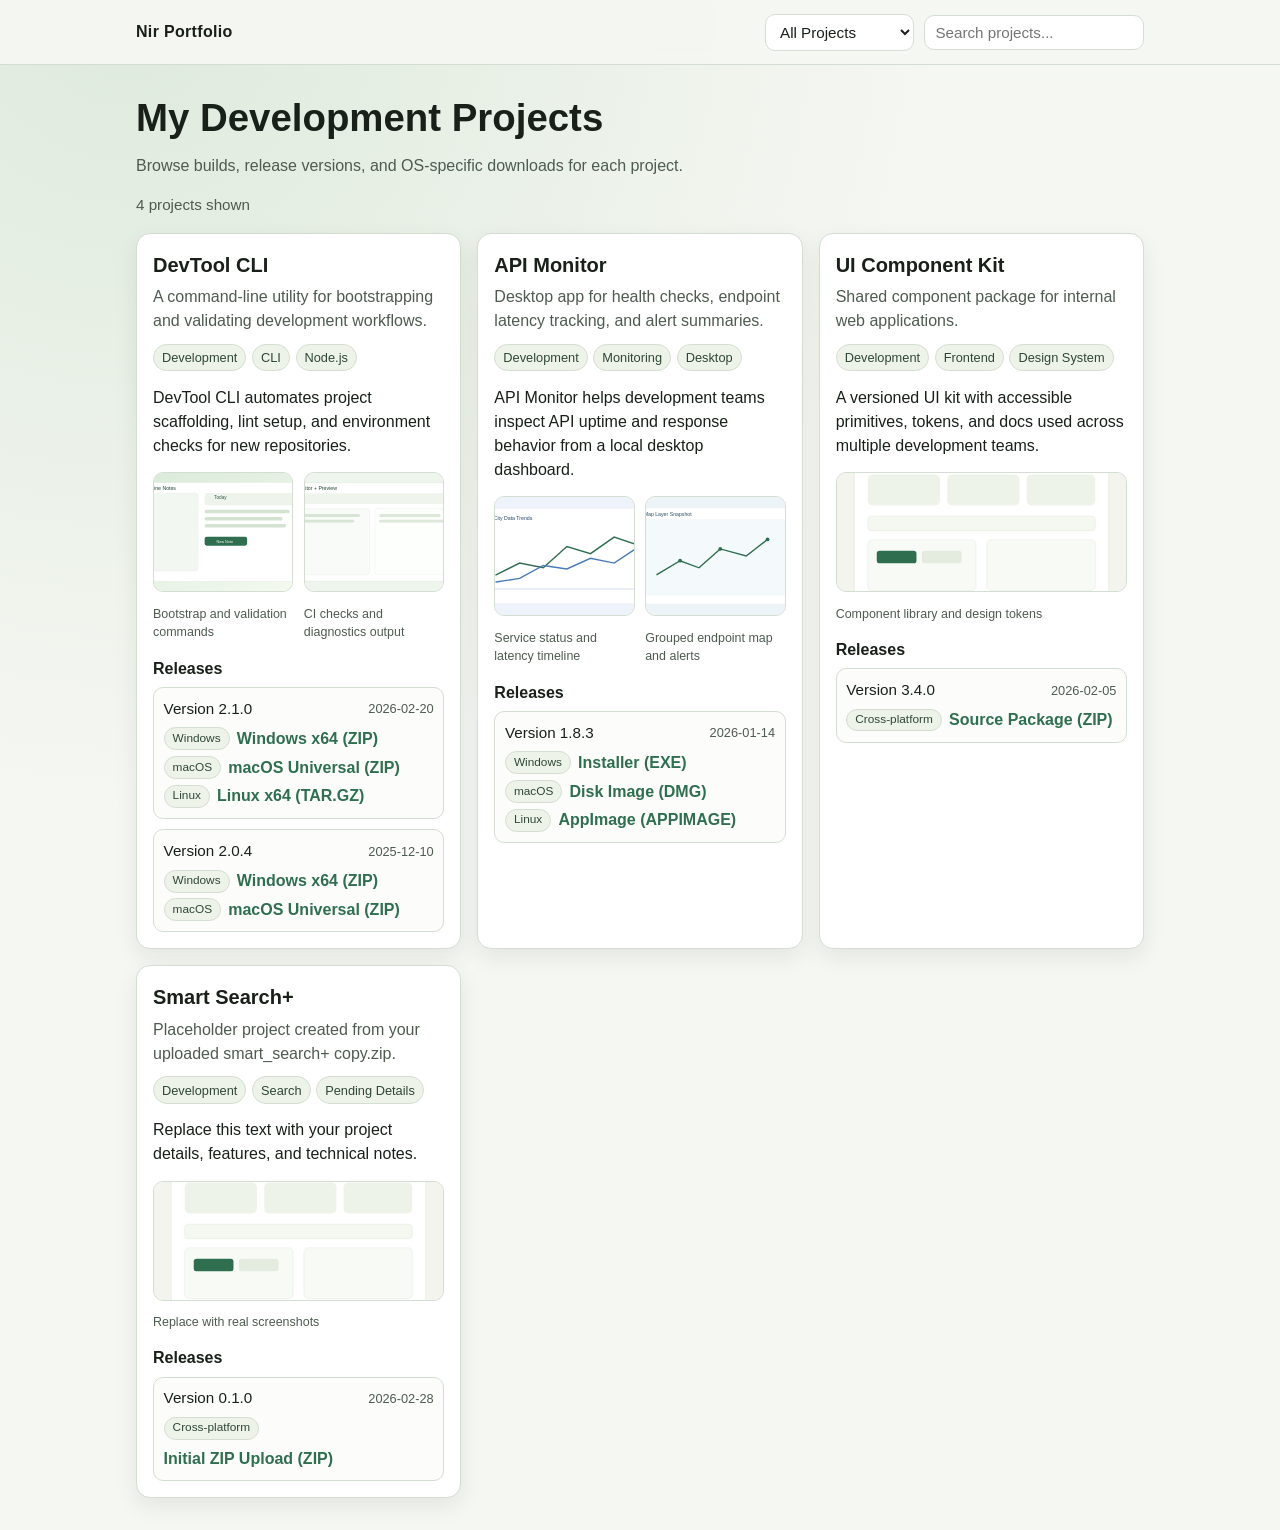
==== index.html @ eac02a2d "inital commit" ====
<!doctype html>
<html lang="en">
  <head>
    <meta charset="UTF-8" />
    <meta name="viewport" content="width=device-width, initial-scale=1.0" />
    <title>Nir Portfolio</title>
    <meta name="description" content="Personal projects portfolio with downloadable files and galleries." />
    <link rel="stylesheet" href="assets/css/styles.css" />
  </head>
  <body>
    <header class="site-header">
      <div class="header-inner">
        <a class="brand" href="#top">Nir Portfolio</a>
        <nav class="top-nav" aria-label="Primary">
          <button id="nav-toggle" class="nav-toggle" aria-expanded="false" aria-controls="nav-menu">Menu</button>
          <div id="nav-menu" class="nav-menu">
            <label for="section-filter" class="visually-hidden">Filter by section</label>
            <select id="section-filter" class="section-select" aria-label="Filter projects by section">
              <option value="all">All Projects</option>
            </select>
            <label for="project-search" class="visually-hidden">Search projects</label>
            <input
              id="project-search"
              class="search-input"
              type="search"
              placeholder="Search projects..."
              autocomplete="off"
            />
          </div>
        </nav>
      </div>
    </header>

    <main id="top" class="content">
      <section class="hero">
        <h1>My Development Projects</h1>
        <p>Browse builds, release versions, and OS-specific downloads for each project.</p>
      </section>

      <section aria-live="polite" aria-atomic="true">
        <p id="results-count" class="results-count">Loading projects...</p>
      </section>

      <section id="projects-container" class="projects-grid" aria-label="Project list"></section>
    </main>

    <template id="project-template">
      <article class="project-card">
        <div class="project-head">
          <h2 class="project-title"></h2>
          <p class="project-summary"></p>
          <ul class="project-tags"></ul>
        </div>
        <p class="project-description"></p>
        <div class="project-gallery"></div>
        <div class="project-downloads">
          <h3>Releases</h3>
          <div class="release-list"></div>
        </div>
      </article>
    </template>

    <script src="assets/js/app.js" defer></script>
  </body>
</html>
---- assets/css/styles.css ----
:root {
  --bg: #f5f7f2;
  --surface: #ffffff;
  --surface-soft: #eef3ea;
  --text: #182019;
  --muted: #4e5b50;
  --line: #d4ddd2;
  --accent: #2f6f4f;
  --accent-strong: #1f5239;
  --radius: 14px;
  --shadow: 0 8px 22px rgba(24, 32, 25, 0.08);
}

* {
  box-sizing: border-box;
}

body {
  margin: 0;
  font-family: "Avenir Next", "Segoe UI", sans-serif;
  color: var(--text);
  background: radial-gradient(circle at 10% 0%, #deeadd, var(--bg) 42%);
  line-height: 1.5;
}

.site-header {
  position: sticky;
  top: 0;
  z-index: 10;
  background: rgba(245, 247, 242, 0.92);
  backdrop-filter: blur(8px);
  border-bottom: 1px solid var(--line);
}

.header-inner {
  max-width: 1040px;
  margin: 0 auto;
  padding: 0.85rem 1rem;
  display: flex;
  align-items: center;
  justify-content: space-between;
  gap: 1rem;
}

.brand {
  color: var(--text);
  text-decoration: none;
  font-weight: 700;
  letter-spacing: 0.02em;
}

.top-nav {
  display: flex;
  align-items: center;
  gap: 0.75rem;
}

.nav-toggle {
  display: none;
  border: 1px solid var(--line);
  background: var(--surface);
  color: var(--text);
  border-radius: 10px;
  padding: 0.45rem 0.65rem;
  font-weight: 600;
}

.nav-menu {
  display: flex;
  align-items: center;
  gap: 0.6rem;
}

.section-select,
.search-input {
  border: 1px solid var(--line);
  border-radius: 10px;
  padding: 0.5rem 0.65rem;
  font-size: 0.95rem;
  color: var(--text);
  background: var(--surface);
}

.search-input {
  min-width: 220px;
}

.section-select:focus,
.search-input:focus,
.nav-toggle:focus {
  outline: 2px solid var(--accent);
  outline-offset: 1px;
}

.content {
  max-width: 1040px;
  margin: 0 auto;
  padding: 1.5rem 1rem 2rem;
}

.hero {
  margin-bottom: 1rem;
}

.hero h1 {
  margin: 0;
  font-size: clamp(1.5rem, 3.5vw, 2.4rem);
}

.hero p {
  margin-top: 0.45rem;
  color: var(--muted);
}

.results-count {
  margin: 0.25rem 0 1rem;
  color: var(--muted);
  font-size: 0.95rem;
}

.projects-grid {
  display: grid;
  grid-template-columns: repeat(auto-fit, minmax(280px, 1fr));
  gap: 1rem;
}

.project-card {
  background: var(--surface);
  border: 1px solid var(--line);
  border-radius: var(--radius);
  box-shadow: var(--shadow);
  padding: 1rem;
  display: flex;
  flex-direction: column;
  gap: 0.9rem;
}

.project-title {
  margin: 0;
  font-size: 1.25rem;
}

.project-summary {
  margin: 0.35rem 0 0;
  color: var(--muted);
}

.project-tags {
  list-style: none;
  display: flex;
  flex-wrap: wrap;
  gap: 0.35rem;
  margin: 0.65rem 0 0;
  padding: 0;
}

.project-tags li {
  background: var(--surface-soft);
  border: 1px solid var(--line);
  border-radius: 999px;
  padding: 0.2rem 0.5rem;
  font-size: 0.8rem;
  color: #2f4735;
}

.project-description {
  margin: 0;
}

.project-gallery {
  display: grid;
  grid-template-columns: repeat(auto-fit, minmax(130px, 1fr));
  gap: 0.65rem;
}

.gallery-item {
  margin: 0;
}

.gallery-item img {
  width: 100%;
  height: 120px;
  object-fit: cover;
  border-radius: 10px;
  border: 1px solid var(--line);
  background: #f8faf7;
}

.gallery-item figcaption {
  margin-top: 0.35rem;
  font-size: 0.78rem;
  color: var(--muted);
}

.project-downloads h3 {
  margin: 0 0 0.4rem;
  font-size: 1rem;
}

.release-list {
  display: flex;
  flex-direction: column;
  gap: 0.65rem;
}

.release-item {
  border: 1px solid var(--line);
  border-radius: 10px;
  padding: 0.6rem;
  background: #fcfdfb;
}

.release-head {
  margin: 0 0 0.4rem;
  display: flex;
  align-items: center;
  justify-content: space-between;
  gap: 0.6rem;
}

.release-version {
  margin: 0;
  font-size: 0.95rem;
}

.release-date {
  color: var(--muted);
  font-size: 0.8rem;
}

.build-list {
  list-style: none;
  margin: 0;
  padding: 0;
  display: flex;
  flex-direction: column;
  gap: 0.3rem;
}

.build-item {
  display: flex;
  align-items: center;
  gap: 0.45rem;
  flex-wrap: wrap;
}

.os-chip {
  border: 1px solid var(--line);
  border-radius: 999px;
  padding: 0.1rem 0.5rem;
  font-size: 0.74rem;
  background: var(--surface-soft);
  color: #2f4735;
}

.download-link {
  color: var(--accent);
  text-decoration: none;
  font-weight: 600;
}

.download-link:hover,
.download-link:focus {
  color: var(--accent-strong);
  text-decoration: underline;
}

.visually-hidden {
  position: absolute;
  width: 1px;
  height: 1px;
  padding: 0;
  margin: -1px;
  overflow: hidden;
  clip: rect(0, 0, 0, 0);
  border: 0;
}

.empty-state {
  grid-column: 1 / -1;
  border: 1px dashed var(--line);
  border-radius: var(--radius);
  padding: 1rem;
  text-align: center;
  color: var(--muted);
}

@media (max-width: 700px) {
  .nav-toggle {
    display: inline-flex;
  }

  .nav-menu {
    position: absolute;
    right: 1rem;
    top: calc(100% + 0.45rem);
    flex-direction: column;
    align-items: stretch;
    background: var(--surface);
    border: 1px solid var(--line);
    border-radius: 12px;
    box-shadow: var(--shadow);
    min-width: 210px;
    padding: 0.6rem;
    opacity: 0;
    pointer-events: none;
    transform: translateY(-6px);
    transition: opacity 0.15s ease, transform 0.15s ease;
  }

  .nav-menu.open {
    opacity: 1;
    pointer-events: auto;
    transform: translateY(0);
  }

  .search-input {
    min-width: 0;
    width: 100%;
  }
}
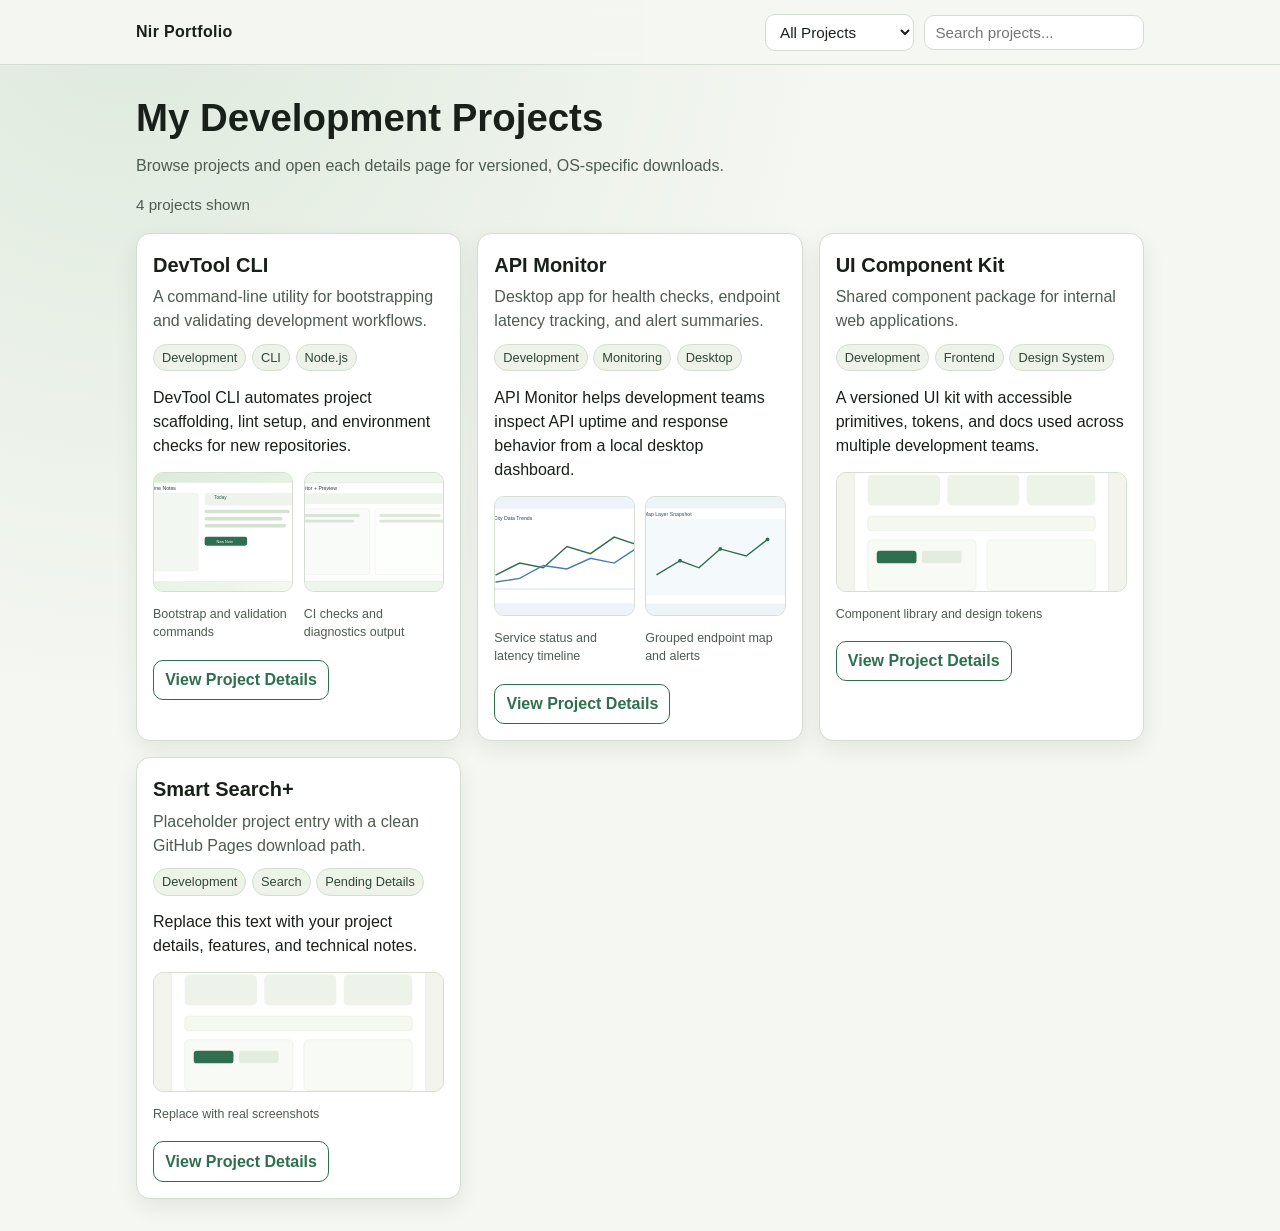
==== commit b4e9f207: "Add per-project detail page with version and OS downloads" ====
--- a/index.html
+++ b/index.html
@@ -34,7 +34,7 @@
     <main id="top" class="content">
       <section class="hero">
         <h1>My Development Projects</h1>
-        <p>Browse builds, release versions, and OS-specific downloads for each project.</p>
+        <p>Browse projects and open each details page for versioned, OS-specific downloads.</p>
       </section>
 
       <section aria-live="polite" aria-atomic="true">
@@ -53,9 +53,8 @@
         </div>
         <p class="project-description"></p>
         <div class="project-gallery"></div>
-        <div class="project-downloads">
-          <h3>Releases</h3>
-          <div class="release-list"></div>
+        <div class="project-actions">
+          <a class="details-link" href="#">View Project Details</a>
         </div>
       </article>
     </template>
--- a/assets/css/styles.css
+++ b/assets/css/styles.css
@@ -145,6 +145,12 @@
   color: var(--muted);
 }
 
+.project-meta {
+  margin: 0.3rem 0 0;
+  color: var(--muted);
+  font-size: 0.9rem;
+}
+
 .project-tags {
   list-style: none;
   display: flex;
@@ -197,62 +203,6 @@
   font-size: 1rem;
 }
 
-.release-list {
-  display: flex;
-  flex-direction: column;
-  gap: 0.65rem;
-}
-
-.release-item {
-  border: 1px solid var(--line);
-  border-radius: 10px;
-  padding: 0.6rem;
-  background: #fcfdfb;
-}
-
-.release-head {
-  margin: 0 0 0.4rem;
-  display: flex;
-  align-items: center;
-  justify-content: space-between;
-  gap: 0.6rem;
-}
-
-.release-version {
-  margin: 0;
-  font-size: 0.95rem;
-}
-
-.release-date {
-  color: var(--muted);
-  font-size: 0.8rem;
-}
-
-.build-list {
-  list-style: none;
-  margin: 0;
-  padding: 0;
-  display: flex;
-  flex-direction: column;
-  gap: 0.3rem;
-}
-
-.build-item {
-  display: flex;
-  align-items: center;
-  gap: 0.45rem;
-  flex-wrap: wrap;
-}
-
-.os-chip {
-  border: 1px solid var(--line);
-  border-radius: 999px;
-  padding: 0.1rem 0.5rem;
-  font-size: 0.74rem;
-  background: var(--surface-soft);
-  color: #2f4735;
-}
-
 .download-link {
   color: var(--accent);
   text-decoration: none;
@@ -263,6 +213,113 @@
 .download-link:focus {
   color: var(--accent-strong);
   text-decoration: underline;
+}
+
+.project-actions {
+  margin-top: 0.2rem;
+}
+
+.details-link {
+  display: inline-flex;
+  align-items: center;
+  justify-content: center;
+  border: 1px solid var(--accent);
+  border-radius: 10px;
+  padding: 0.45rem 0.7rem;
+  color: var(--accent);
+  text-decoration: none;
+  font-weight: 700;
+}
+
+.details-link:hover,
+.details-link:focus {
+  background: #edf5ef;
+  color: var(--accent-strong);
+}
+
+.project-detail {
+  background: var(--surface);
+  border: 1px solid var(--line);
+  border-radius: var(--radius);
+  box-shadow: var(--shadow);
+  padding: 1rem;
+}
+
+.detail-top {
+  display: flex;
+  align-items: center;
+  justify-content: space-between;
+  gap: 0.8rem;
+  flex-wrap: wrap;
+}
+
+.back-link {
+  color: var(--accent);
+  text-decoration: none;
+  font-weight: 600;
+}
+
+.download-panel {
+  border: 1px solid var(--line);
+  border-radius: 12px;
+  background: #fbfdfb;
+  padding: 0.9rem;
+  margin-top: 1rem;
+}
+
+.download-controls {
+  display: grid;
+  grid-template-columns: repeat(auto-fit, minmax(200px, 1fr));
+  gap: 0.75rem;
+  margin-top: 0.5rem;
+}
+
+.field-group {
+  display: flex;
+  flex-direction: column;
+  gap: 0.3rem;
+}
+
+.field-group label {
+  font-size: 0.85rem;
+  color: var(--muted);
+}
+
+.field-group select {
+  border: 1px solid var(--line);
+  border-radius: 10px;
+  padding: 0.5rem 0.6rem;
+  font-size: 0.95rem;
+  color: var(--text);
+  background: var(--surface);
+}
+
+.download-actions {
+  margin-top: 0.8rem;
+  display: flex;
+  align-items: center;
+  gap: 0.65rem;
+  flex-wrap: wrap;
+}
+
+.download-btn {
+  border: 1px solid var(--accent);
+  border-radius: 10px;
+  padding: 0.5rem 0.8rem;
+  background: var(--accent);
+  color: #fff;
+  text-decoration: none;
+  font-weight: 700;
+}
+
+.download-btn:hover,
+.download-btn:focus {
+  background: var(--accent-strong);
+}
+
+.download-meta {
+  font-size: 0.85rem;
+  color: var(--muted);
 }
 
 .visually-hidden {
